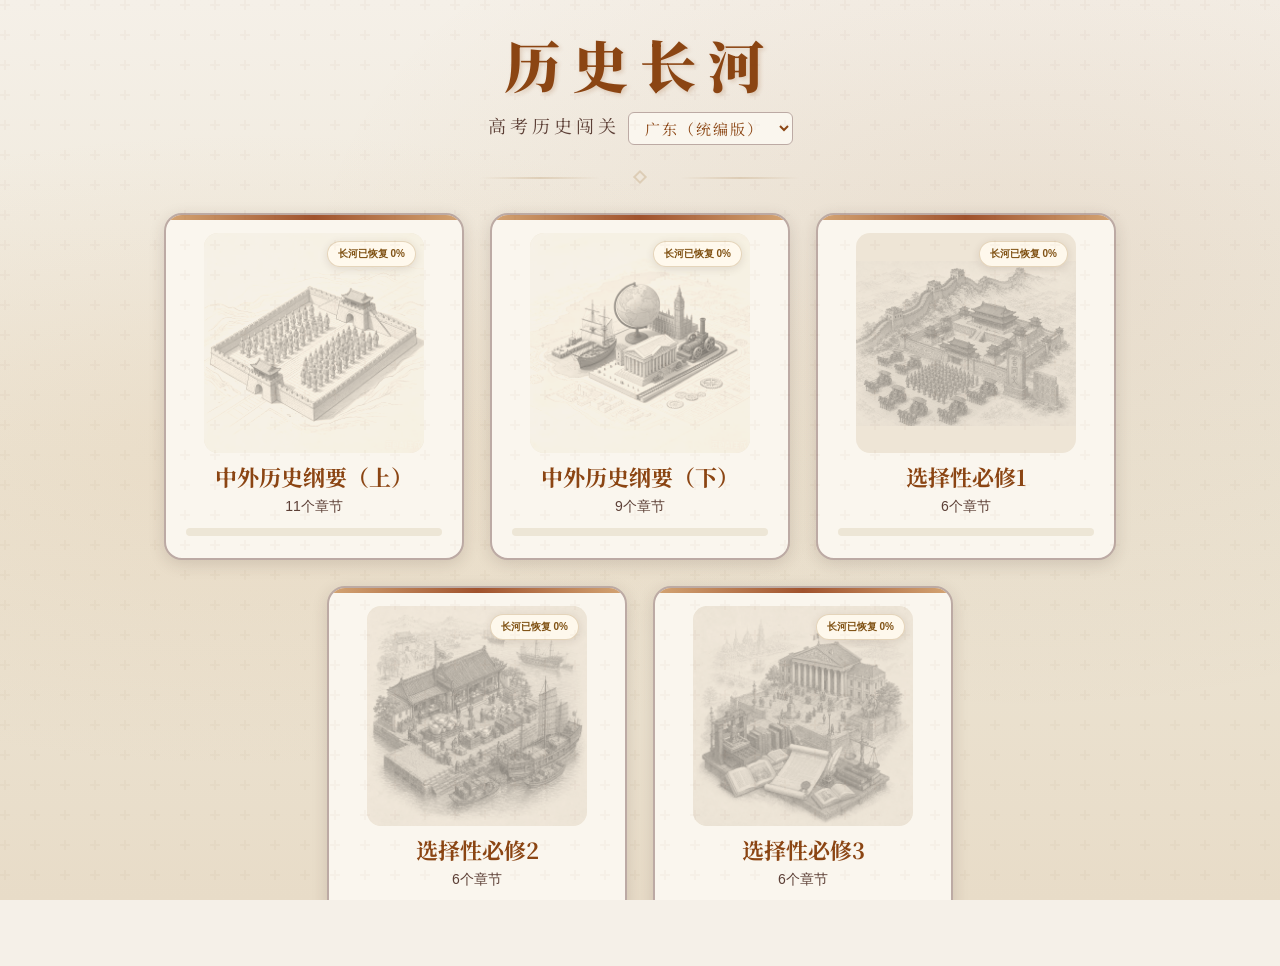
==== index.html @ e802f32e "Add files via upload" ====
<!doctype html>
<html lang="zh-CN">
<head>
  <meta charset="UTF-8">
  <meta name="viewport" content="width=device-width,initial-scale=1.0">
  <meta http-equiv="refresh" content="0; url=历史长河.html">
  <title>历史长河 - 高考历史闯关</title>
  <link rel="icon" href="assets/首页/中国古代史.webp" type="image/webp">
</head>
<body>
  <p>正在进入《历史长河》……如果没有自动跳转，请<a href="历史长河.html">点击这里</a>。</p>
  <script>location.replace('历史长河.html'+location.search+location.hash);</script>
</body>
</html>
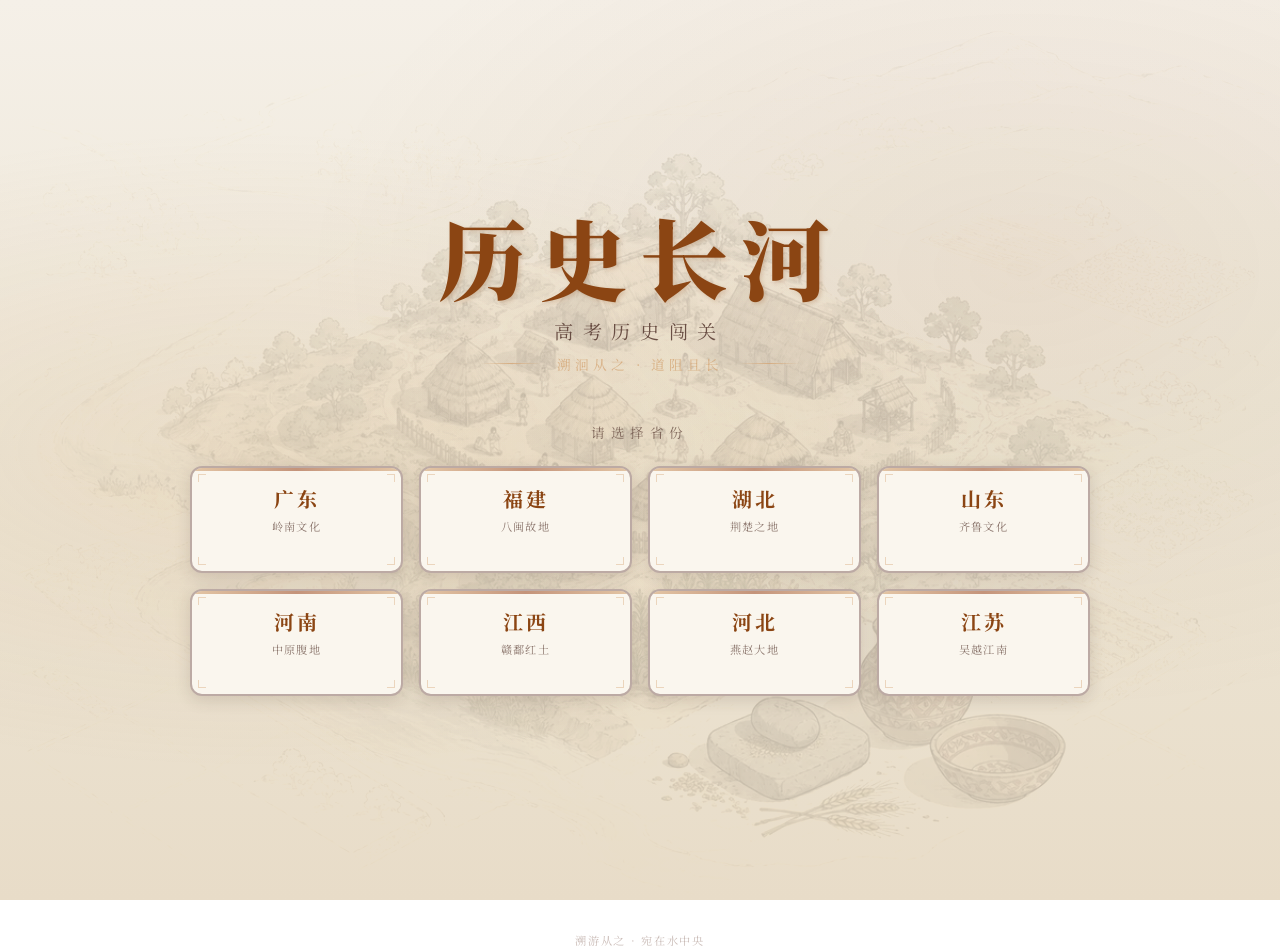
==== commit 40f9e372: "Add files via upload" ====
--- a/index.html
+++ b/index.html
@@ -2,13 +2,362 @@
 <html lang="zh-CN">
 <head>
   <meta charset="UTF-8">
-  <meta name="viewport" content="width=device-width,initial-scale=1.0">
-  <meta http-equiv="refresh" content="0; url=历史长河.html">
+  <meta name="viewport" content="width=device-width, initial-scale=1.0">
   <title>历史长河 - 高考历史闯关</title>
   <link rel="icon" href="assets/首页/中国古代史.webp" type="image/webp">
+  <link href="https://fonts.googleapis.com/css2?family=Noto+Serif+SC:wght@400;600;700;900&family=ZCOOL+XiaoWei&display=swap" rel="stylesheet">
+  <style>
+    :root {
+      --bg: #F5F0E8;
+      --bg2: #EDE6D6;
+      --primary: #8B4513;
+      --primary2: #A0522D;
+      --secondary: #D4A574;
+      --secondary2: #C4A882;
+      --text: #3E2723;
+      --text2: #5D4037;
+      --gold: #DAA520;
+      --border: #BCAAA4;
+      --card-bg: #FAF6EE;
+      --shadow: rgba(62,39,35,.15);
+    }
+
+    * { margin: 0; padding: 0; box-sizing: border-box; }
+
+    html, body {
+      width: 100%; min-height: 100%;
+      font-family: 'Noto Serif SC', 'SimSun', serif;
+      color: var(--text);
+    }
+
+    /* 背景：米色渐变 + 淡化轮播 */
+    .bg-slideshow {
+      position: fixed;
+      inset: 0;
+      z-index: 0;
+      background:
+        linear-gradient(180deg, var(--bg) 0%, var(--bg2) 50%, #E8DCC8 100%);
+    }
+    .bg-slide {
+      position: absolute;
+      inset: 0;
+      background-size: cover;
+      background-position: center;
+      opacity: 0;
+      transition: opacity 4s ease-in-out;
+      filter: saturate(0.6) brightness(1.15);
+      mix-blend-mode: multiply;
+    }
+    .bg-slide.active { opacity: 0.22; }
+
+    /* 全局遮罩纹理 */
+    .overlay {
+      position: fixed;
+      inset: 0;
+      z-index: 1;
+      background:
+        radial-gradient(ellipse at 20% 50%, rgba(212,165,116,.15) 0%, transparent 50%),
+        radial-gradient(ellipse at 80% 30%, rgba(139,69,19,.08) 0%, transparent 50%);
+      pointer-events: none;
+    }
+
+    /* 主容器 */
+    .main-container {
+      position: relative;
+      z-index: 10;
+      width: 100%;
+      min-height: 100vh;
+      display: flex;
+      flex-direction: column;
+      align-items: center;
+      justify-content: center;
+      padding: 2rem;
+    }
+
+    /* 标题区域 */
+    .title-section {
+      text-align: center;
+      margin-bottom: 3rem;
+      animation: fadeInDown 1.2s ease-out both;
+    }
+
+    .title-deco-top, .title-deco-bottom {
+      display: flex;
+      align-items: center;
+      justify-content: center;
+      gap: 1rem;
+      color: var(--secondary);
+      font-size: 0.85rem;
+      letter-spacing: 0.3em;
+      opacity: 0.8;
+    }
+
+    .title-deco-top { margin-bottom: 0.8rem; }
+    .title-deco-bottom { margin-top: 0.6rem; }
+
+    .deco-line {
+      width: 60px;
+      height: 1px;
+      background: linear-gradient(90deg, transparent, var(--secondary), transparent);
+    }
+
+    .main-title {
+      font-family: 'Noto Serif SC', serif;
+      font-size: clamp(3rem, 8vw, 5.5rem);
+      font-weight: 900;
+      color: var(--primary);
+      letter-spacing: 0.15em;
+      text-shadow: 2px 2px 4px rgba(139,69,19,.2);
+      line-height: 1.2;
+    }
+
+    .sub-title {
+      font-size: clamp(0.9rem, 2.5vw, 1.2rem);
+      color: var(--text2);
+      letter-spacing: 0.5em;
+      margin-top: 0.5rem;
+      opacity: 0.9;
+    }
+
+    /* 省份选择区域 */
+    .province-section {
+      animation: fadeInUp 1.2s ease-out 0.4s both;
+      width: 100%;
+      max-width: 900px;
+    }
+
+    .section-label {
+      text-align: center;
+      color: var(--text2);
+      font-size: 0.85rem;
+      letter-spacing: 0.4em;
+      margin-bottom: 1.5rem;
+      opacity: 0.7;
+    }
+
+    .province-grid {
+      display: grid;
+      grid-template-columns: repeat(4, 1fr);
+      gap: 1rem;
+    }
+
+    @media (max-width: 768px) {
+      .province-grid { grid-template-columns: repeat(2, 1fr); gap: 0.8rem; }
+      .main-container { padding: 1.5rem; }
+    }
+
+    /* 省份卡片 */
+    .province-card {
+      position: relative;
+      background: var(--card-bg);
+      border: 2px solid var(--border);
+      border-radius: 12px;
+      padding: 1rem 0.8rem;
+      text-align: center;
+      cursor: pointer;
+      transition: all 0.3s ease;
+      overflow: hidden;
+      text-decoration: none;
+      box-shadow: 0 4px 16px var(--shadow);
+    }
+
+    .province-card::before {
+      content: '';
+      position: absolute;
+      top: 0; left: 0; right: 0;
+      height: 3px;
+      background: linear-gradient(90deg, var(--secondary), var(--primary2), var(--secondary));
+      opacity: 0.6;
+      transition: opacity 0.3s ease;
+    }
+
+    .province-card:hover {
+      border-color: var(--primary2);
+      transform: translateY(-6px);
+      box-shadow: 0 8px 28px rgba(139,69,19,.25);
+    }
+
+    .province-card:hover::before { opacity: 1; }
+
+    .province-card:active {
+      transform: translateY(-2px);
+      transition-duration: 0.1s;
+    }
+
+    .province-name {
+      font-size: 1.25rem;
+      font-weight: 700;
+      color: var(--primary);
+      letter-spacing: 0.15em;
+      position: relative;
+      z-index: 2;
+    }
+
+    .province-code {
+      font-size: 0.7rem;
+      color: var(--text2);
+      opacity: 0.7;
+      margin-top: 0.3rem;
+      letter-spacing: 0.1em;
+      position: relative;
+      z-index: 2;
+    }
+
+    .province-enter {
+      font-size: 0.65rem;
+      color: var(--primary2);
+      opacity: 0;
+      margin-top: 0.4rem;
+      letter-spacing: 0.2em;
+      transition: opacity 0.3s ease;
+      position: relative;
+      z-index: 2;
+    }
+
+    .province-card:hover .province-enter { opacity: 0.9; }
+
+    /* 角标装饰 */
+    .province-card .corner {
+      position: absolute;
+      width: 8px;
+      height: 8px;
+      border-color: var(--secondary);
+      opacity: 0.4;
+      transition: opacity 0.3s ease;
+    }
+    .province-card:hover .corner { opacity: 0.8; }
+    .corner-tl { top: 6px; left: 6px; border-top: 1px solid; border-left: 1px solid; }
+    .corner-tr { top: 6px; right: 6px; border-top: 1px solid; border-right: 1px solid; }
+    .corner-bl { bottom: 6px; left: 6px; border-bottom: 1px solid; border-left: 1px solid; }
+    .corner-br { bottom: 6px; right: 6px; border-bottom: 1px solid; border-right: 1px solid; }
+
+    /* 底部信息 */
+    .footer-info {
+      text-align: center;
+      color: var(--border);
+      opacity: 0.8;
+      font-size: 0.7rem;
+      letter-spacing: 0.15em;
+      margin-top: 2rem;
+      animation: fadeIn 2s ease-out 1.2s both;
+    }
+
+    @keyframes fadeInDown {
+      from { opacity: 0; transform: translateY(-30px); }
+      to { opacity: 1; transform: translateY(0); }
+    }
+
+    @keyframes fadeInUp {
+      from { opacity: 0; transform: translateY(30px); }
+      to { opacity: 1; transform: translateY(0); }
+    }
+
+    @keyframes fadeIn {
+      from { opacity: 0; }
+      to { opacity: 0.8; }
+    }
+  </style>
 </head>
 <body>
-  <p>正在进入《历史长河》……如果没有自动跳转，请<a href="历史长河.html">点击这里</a>。</p>
-  <script>location.replace('历史长河.html'+location.search+location.hash);</script>
+
+  <!-- 背景轮播 -->
+  <div class="bg-slideshow" id="bgSlideshow"></div>
+
+  <!-- 纹理遮罩 -->
+  <div class="overlay"></div>
+
+  <!-- 主内容 -->
+  <div class="main-container">
+
+    <!-- 标题区 -->
+    <div class="title-section">
+      <h1 class="main-title">历史长河</h1>
+      <p class="sub-title">高考历史闯关</p>
+
+      <div class="title-deco-bottom">
+        <span class="deco-line"></span>
+        <span>溯洄从之 · 道阻且长</span>
+        <span class="deco-line"></span>
+      </div>
+
+    </div>
+
+    <!-- 省份选择 -->
+    <div class="province-section">
+      <p class="section-label">请选择省份</p>
+      <div class="province-grid" id="provinceGrid"></div>
+    </div>
+
+  </div>
+
+  <!-- 底部 -->
+  <div class="footer-info">溯游从之 · 宛在水中央</div>
+
+  <script>
+    // 背景图片轮播（使用现有素材）
+    const bgImages = [
+      'assets/首页/中国古代史.webp',
+      'assets/古代史/中华文明起源.webp',
+      'assets/古代史/夏商周.webp',
+      'assets/古代史/隋唐.webp',
+      'assets/古代史/宋元时期.webp',
+      'assets/古代史/明清.webp',
+      'assets/近代史/两次鸦片战争.webp',
+      'assets/近代史/武昌起义清帝退位.webp',
+      'assets/近代史/开国大典抗美援朝.webp',
+      'assets/首页/中外历史纲要（上）.webp',
+      'assets/首页/中外历史纲要（下）.webp',
+    ];
+
+    const slideshow = document.getElementById('bgSlideshow');
+    bgImages.forEach((src, i) => {
+      const div = document.createElement('div');
+      div.className = 'bg-slide' + (i === 0 ? ' active' : '');
+      div.style.backgroundImage = `url(${src})`;
+      slideshow.appendChild(div);
+    });
+
+    let currentSlide = 0;
+    setInterval(() => {
+      const slides = slideshow.querySelectorAll('.bg-slide');
+      slides[currentSlide].classList.remove('active');
+      currentSlide = (currentSlide + 1) % slides.length;
+      slides[currentSlide].classList.add('active');
+    }, 5000);
+
+    // 省份数据（与注册表一致）
+    const provinces = [
+      { code: 'guangdong', name: '广东', tag: '岭南文化' },
+      { code: 'fujian',    name: '福建', tag: '八闽故地' },
+      { code: 'hubei',     name: '湖北', tag: '荆楚之地' },
+      { code: 'shandong',  name: '山东', tag: '齐鲁文化' },
+      { code: 'henan',     name: '河南', tag: '中原腹地' },
+      { code: 'jiangxi',   name: '江西', tag: '赣鄱红土' },
+      { code: 'hebei',     name: '河北', tag: '燕赵大地' },
+      { code: 'jiangsu',   name: '江苏', tag: '吴越江南' },
+    ];
+
+    // 渲染省份卡片
+    const grid = document.getElementById('provinceGrid');
+    provinces.forEach((p, i) => {
+      const card = document.createElement('a');
+      card.className = 'province-card';
+      card.href = `历史长河.html?province=${p.code}`;
+      card.style.animationDelay = `${0.6 + i * 0.08}s`;
+      card.innerHTML = `
+        <span class="corner corner-tl"></span>
+        <span class="corner corner-tr"></span>
+        <span class="corner corner-bl"></span>
+        <span class="corner corner-br"></span>
+        <div class="province-name">${p.name}</div>
+        <div class="province-code">${p.tag}</div>
+        <div class="province-enter">点击进入 &#10132;</div>
+      `;
+      grid.appendChild(card);
+    });
+
+
+  </script>
+
 </body>
 </html>
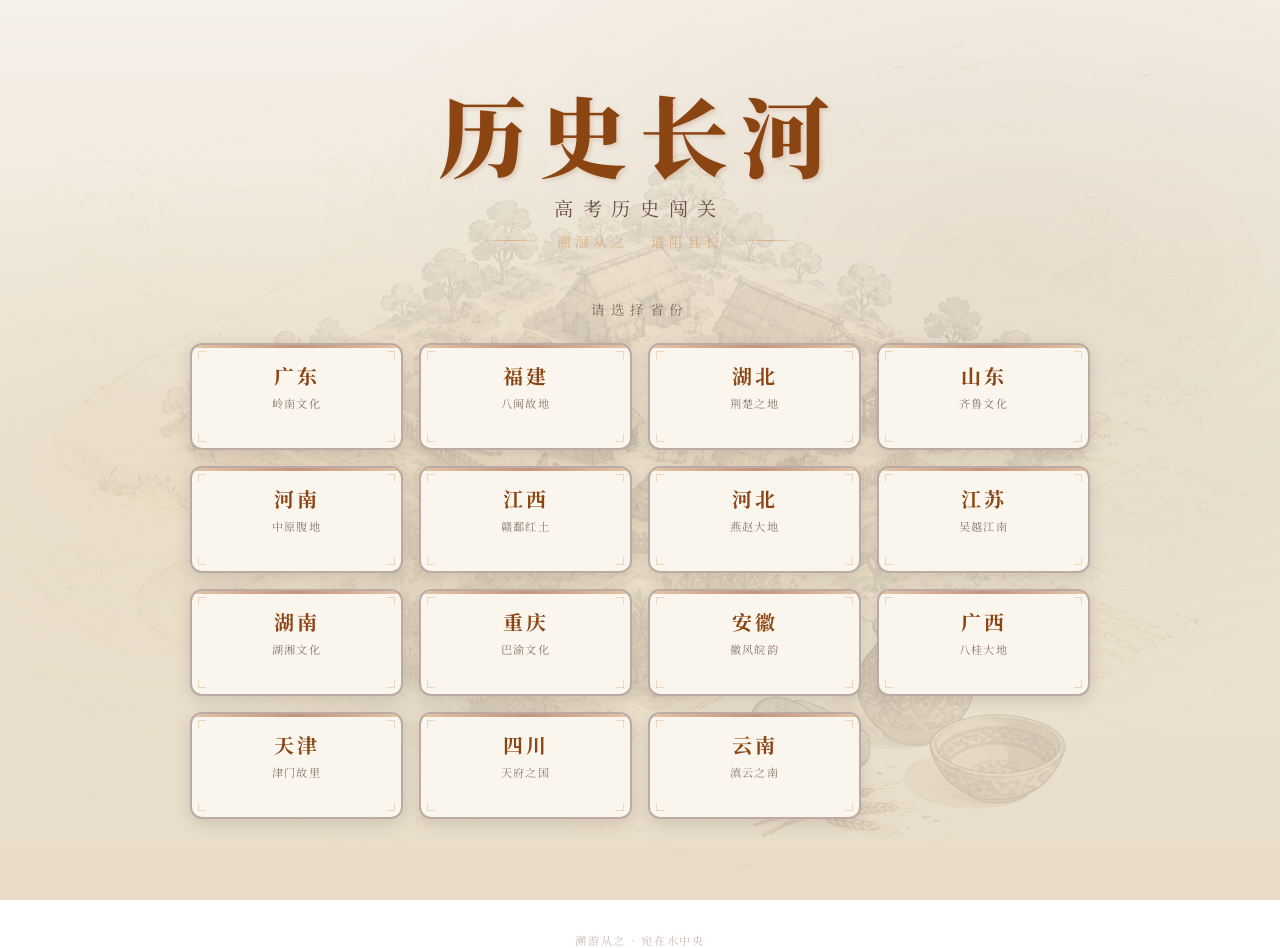
==== commit d0810bcd: "Add files via upload" ====
--- a/index.html
+++ b/index.html
@@ -335,6 +335,13 @@
       { code: 'jiangxi',   name: '江西', tag: '赣鄱红土' },
       { code: 'hebei',     name: '河北', tag: '燕赵大地' },
       { code: 'jiangsu',   name: '江苏', tag: '吴越江南' },
+      { code: 'hunan',     name: '湖南', tag: '湖湘文化' },
+      { code: 'chongqing', name: '重庆', tag: '巴渝文化' },
+      { code: 'anhui',     name: '安徽', tag: '徽风皖韵' },
+      { code: 'guangxi',   name: '广西', tag: '八桂大地' },
+      { code: 'tianjin',   name: '天津', tag: '津门故里' },
+      { code: 'sichuan',   name: '四川', tag: '天府之国' },
+      { code: 'yunnan',    name: '云南', tag: '滇云之南' },
     ];
 
     // 渲染省份卡片
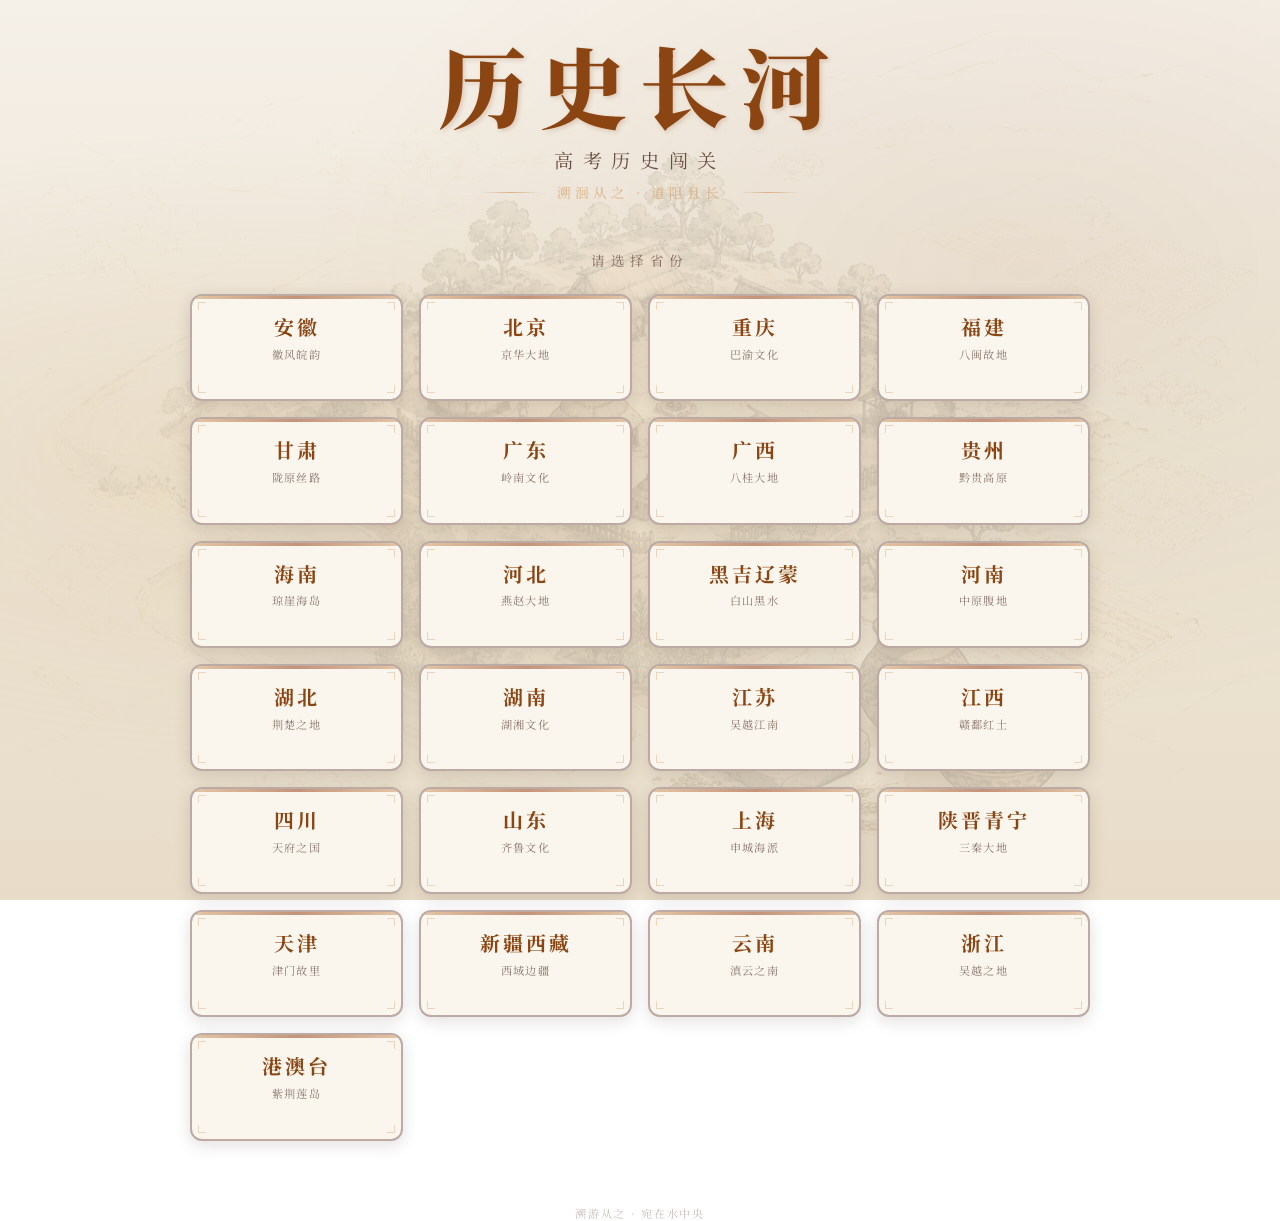
==== commit 8cf9e2aa: "Add files via upload" ====
--- a/index.html
+++ b/index.html
@@ -325,23 +325,33 @@
       slides[currentSlide].classList.add('active');
     }, 5000);
 
-    // 省份数据（与注册表一致）
+    // 省份数据（与注册表一致，按拼音首字母排序）
     const provinces = [
+      { code: 'anhui',     name: '安徽', tag: '徽风皖韵' },
+      { code: 'beijing',   name: '北京', tag: '京华大地' },
+      { code: 'chongqing', name: '重庆', tag: '巴渝文化' },
+      { code: 'fujian',    name: '福建', tag: '八闽故地' },
+      { code: 'gansu',     name: '甘肃', tag: '陇原丝路' },
       { code: 'guangdong', name: '广东', tag: '岭南文化' },
-      { code: 'fujian',    name: '福建', tag: '八闽故地' },
+      { code: 'guangxi',   name: '广西', tag: '八桂大地' },
+      { code: 'guizhou',   name: '贵州', tag: '黔贵高原' },
+      { code: 'hainan',    name: '海南', tag: '琼崖海岛' },
+      { code: 'hebei',     name: '河北', tag: '燕赵大地' },
+      { code: 'dongbei',   name: '黑吉辽蒙', tag: '白山黑水' },
+      { code: 'henan',     name: '河南', tag: '中原腹地' },
       { code: 'hubei',     name: '湖北', tag: '荆楚之地' },
+      { code: 'hunan',     name: '湖南', tag: '湖湘文化' },
+      { code: 'jiangsu',   name: '江苏', tag: '吴越江南' },
+      { code: 'jiangxi',   name: '江西', tag: '赣鄱红土' },
+      { code: 'sichuan',   name: '四川', tag: '天府之国' },
       { code: 'shandong',  name: '山东', tag: '齐鲁文化' },
-      { code: 'henan',     name: '河南', tag: '中原腹地' },
-      { code: 'jiangxi',   name: '江西', tag: '赣鄱红土' },
-      { code: 'hebei',     name: '河北', tag: '燕赵大地' },
-      { code: 'jiangsu',   name: '江苏', tag: '吴越江南' },
-      { code: 'hunan',     name: '湖南', tag: '湖湘文化' },
-      { code: 'chongqing', name: '重庆', tag: '巴渝文化' },
-      { code: 'anhui',     name: '安徽', tag: '徽风皖韵' },
-      { code: 'guangxi',   name: '广西', tag: '八桂大地' },
+      { code: 'shanghai',  name: '上海', tag: '申城海派' },
+      { code: 'shaanxi',   name: '陕晋青宁', tag: '三秦大地' },
       { code: 'tianjin',   name: '天津', tag: '津门故里' },
-      { code: 'sichuan',   name: '四川', tag: '天府之国' },
+      { code: 'xinjiang',  name: '新疆西藏', tag: '西域边疆' },
       { code: 'yunnan',    name: '云南', tag: '滇云之南' },
+      { code: 'zhejiang',  name: '浙江', tag: '吴越之地' },
+      { code: 'gangaotai', name: '港澳台', tag: '紫荆莲岛' },
     ];
 
     // 渲染省份卡片
